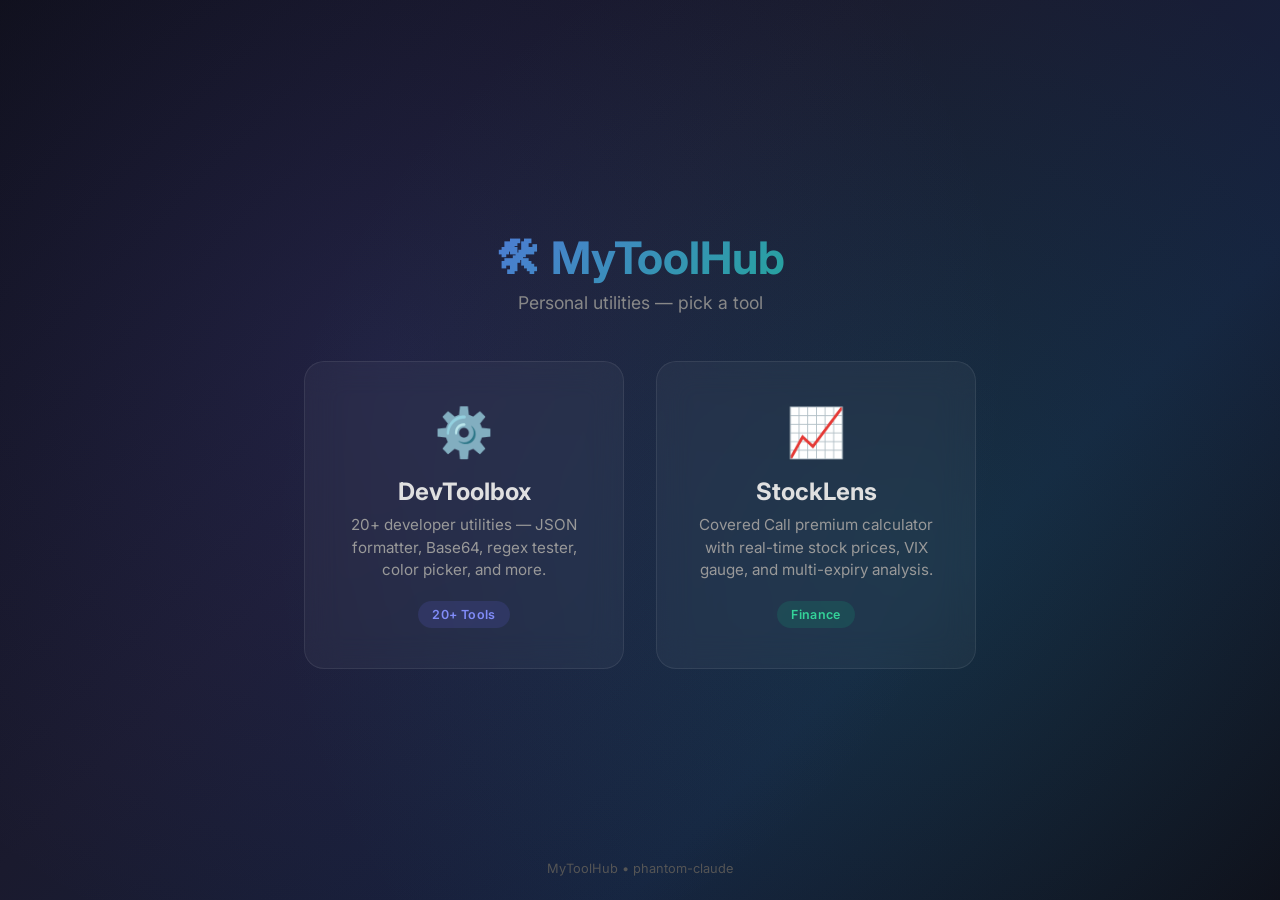
==== index.html @ 9422a543 "Initial commit: merge DevToolbox + StockLens into MyToolHub Combined devtoolbox and StockLens into a" ====
<!DOCTYPE html>
<html lang="en">
<head>
    <meta charset="UTF-8">
    <meta name="viewport" content="width=device-width, initial-scale=1.0">
    <title>MyToolHub</title>
    <link href="https://fonts.googleapis.com/css2?family=Inter:wght@400;600;700&display=swap" rel="stylesheet">
    <style>
        *, *::before, *::after { box-sizing: border-box; margin: 0; padding: 0; }

        body {
            font-family: 'Inter', sans-serif;
            min-height: 100vh;
            background: #0f0f1a;
            color: #e0e0e0;
            display: flex;
            flex-direction: column;
            align-items: center;
            justify-content: center;
            overflow: hidden;
        }

        /* Animated gradient background */
        .bg {
            position: fixed; inset: 0; z-index: 0;
            background: linear-gradient(135deg, #0f0f1a 0%, #1a1a2e 40%, #16213e 70%, #0f0f1a 100%);
        }
        .bg::before {
            content: '';
            position: absolute; inset: 0;
            background: radial-gradient(circle at 30% 40%, rgba(99, 102, 241, .12) 0%, transparent 60%),
                        radial-gradient(circle at 70% 60%, rgba(16, 185, 129, .10) 0%, transparent 60%);
            animation: pulse 8s ease-in-out infinite alternate;
        }
        @keyframes pulse {
            0% { opacity: .6; transform: scale(1); }
            100% { opacity: 1; transform: scale(1.05); }
        }

        .container {
            position: relative; z-index: 1;
            text-align: center;
            padding: 2rem;
        }

        h1 {
            font-size: 2.8rem;
            font-weight: 700;
            margin-bottom: .4rem;
            background: linear-gradient(135deg, #6366f1, #10b981);
            -webkit-background-clip: text;
            -webkit-text-fill-color: transparent;
        }

        .subtitle {
            font-size: 1.1rem;
            color: #888;
            margin-bottom: 3rem;
        }

        .cards {
            display: flex;
            gap: 2rem;
            justify-content: center;
            flex-wrap: wrap;
        }

        .card {
            position: relative;
            width: 320px;
            padding: 2.5rem 2rem;
            border-radius: 20px;
            background: rgba(255, 255, 255, .04);
            border: 1px solid rgba(255, 255, 255, .08);
            backdrop-filter: blur(16px);
            text-decoration: none;
            color: inherit;
            transition: transform .25s, box-shadow .25s, border-color .25s;
            overflow: hidden;
        }
        .card::before {
            content: '';
            position: absolute; inset: 0;
            border-radius: 20px;
            opacity: 0;
            transition: opacity .3s;
        }
        .card:hover {
            transform: translateY(-6px);
            border-color: rgba(255, 255, 255, .18);
        }

        .card.devtoolbox:hover { box-shadow: 0 12px 40px rgba(99, 102, 241, .25); }
        .card.devtoolbox:hover::before { background: linear-gradient(135deg, rgba(99,102,241,.08), transparent); opacity: 1; }

        .card.stocklens:hover { box-shadow: 0 12px 40px rgba(16, 185, 129, .25); }
        .card.stocklens:hover::before { background: linear-gradient(135deg, rgba(16,185,129,.08), transparent); opacity: 1; }

        .card-icon {
            font-size: 3rem;
            margin-bottom: 1rem;
        }

        .card h2 {
            font-size: 1.5rem;
            font-weight: 700;
            margin-bottom: .5rem;
        }

        .card p {
            font-size: .95rem;
            color: #999;
            line-height: 1.5;
        }

        .card .badge {
            display: inline-block;
            margin-top: 1.2rem;
            padding: .35rem .9rem;
            border-radius: 20px;
            font-size: .78rem;
            font-weight: 600;
            letter-spacing: .03em;
        }
        .card.devtoolbox .badge { background: rgba(99,102,241,.15); color: #818cf8; }
        .card.stocklens .badge { background: rgba(16,185,129,.15); color: #34d399; }

        footer {
            position: fixed;
            bottom: 1.5rem;
            z-index: 1;
            font-size: .8rem;
            color: #555;
        }

        @media (max-width: 700px) {
            h1 { font-size: 2rem; }
            .cards { flex-direction: column; align-items: center; }
            .card { width: 90vw; max-width: 360px; }
        }
    </style>
</head>
<body>
    <div class="bg"></div>
    <div class="container">
        <h1>🛠 MyToolHub</h1>
        <p class="subtitle">Personal utilities — pick a tool</p>
        <div class="cards">
            <a href="devtoolbox/index.html" class="card devtoolbox">
                <div class="card-icon">⚙️</div>
                <h2>DevToolbox</h2>
                <p>20+ developer utilities — JSON formatter, Base64, regex tester, color picker, and more.</p>
                <span class="badge">20+ Tools</span>
            </a>
            <a href="stocklens/index.html" class="card stocklens">
                <div class="card-icon">📈</div>
                <h2>StockLens</h2>
                <p>Covered Call premium calculator with real-time stock prices, VIX gauge, and multi-expiry analysis.</p>
                <span class="badge">Finance</span>
            </a>
        </div>
    </div>
    <footer>MyToolHub &bull; phantom-claude</footer>
</body>
</html>
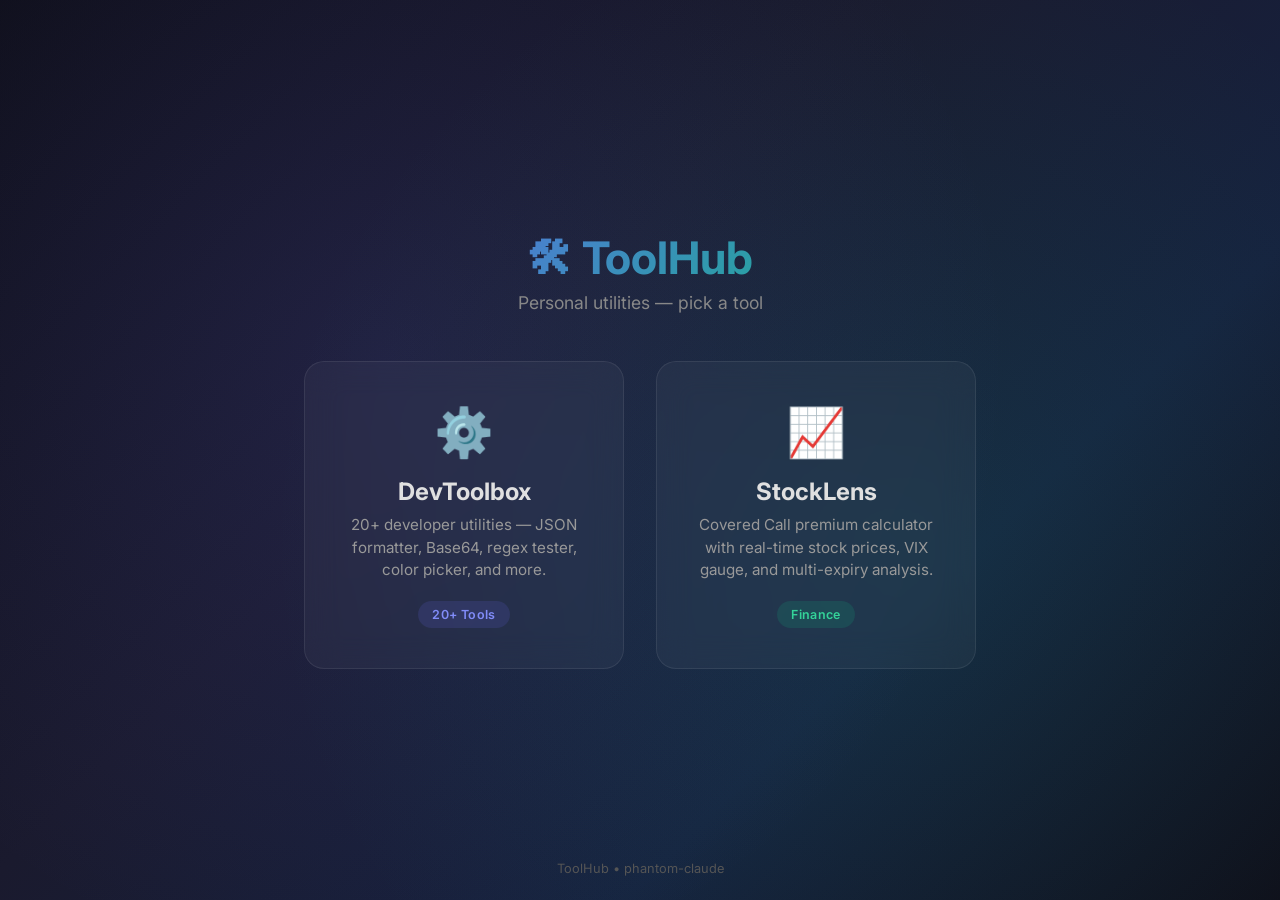
==== commit 056dff03: "Rename MyToolHub to ToolHub Co-authored-by: Copilot <223556219+Copilot@users.noreply.github.com>" ====
--- a/index.html
+++ b/index.html
@@ -3,7 +3,7 @@
 <head>
     <meta charset="UTF-8">
     <meta name="viewport" content="width=device-width, initial-scale=1.0">
-    <title>MyToolHub</title>
+    <title>ToolHub</title>
     <link href="https://fonts.googleapis.com/css2?family=Inter:wght@400;600;700&display=swap" rel="stylesheet">
     <style>
         *, *::before, *::after { box-sizing: border-box; margin: 0; padding: 0; }
@@ -143,7 +143,7 @@
 <body>
     <div class="bg"></div>
     <div class="container">
-        <h1>🛠 MyToolHub</h1>
+        <h1>🛠 ToolHub</h1>
         <p class="subtitle">Personal utilities — pick a tool</p>
         <div class="cards">
             <a href="devtoolbox/index.html" class="card devtoolbox">
@@ -160,6 +160,6 @@
             </a>
         </div>
     </div>
-    <footer>MyToolHub &bull; phantom-claude</footer>
+    <footer>ToolHub &bull; phantom-claude</footer>
 </body>
 </html>
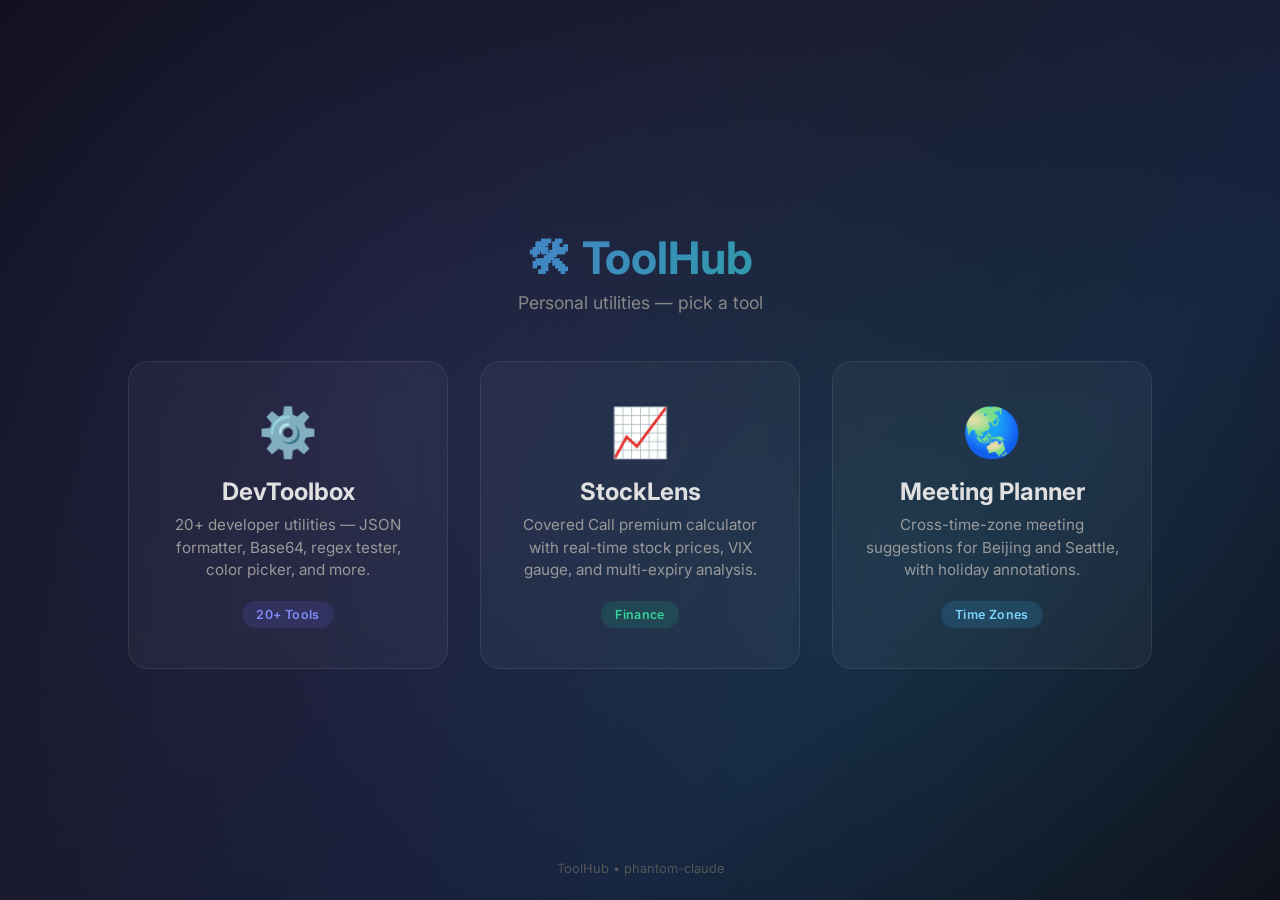
==== commit 85d9d13a: "Add cross-time-zone meeting planner Co-authored-by: Copilot <223556219+Copilot@users.noreply.github." ====
--- a/index.html
+++ b/index.html
@@ -17,7 +17,7 @@
             flex-direction: column;
             align-items: center;
             justify-content: center;
-            overflow: hidden;
+            overflow-x: hidden;
         }
 
         /* Animated gradient background */
@@ -96,6 +96,9 @@
         .card.stocklens:hover { box-shadow: 0 12px 40px rgba(16, 185, 129, .25); }
         .card.stocklens:hover::before { background: linear-gradient(135deg, rgba(16,185,129,.08), transparent); opacity: 1; }
 
+        .card.meeting:hover { box-shadow: 0 12px 40px rgba(56, 189, 248, .25); }
+        .card.meeting:hover::before { background: linear-gradient(135deg, rgba(56,189,248,.08), transparent); opacity: 1; }
+
         .card-icon {
             font-size: 3rem;
             margin-bottom: 1rem;
@@ -124,6 +127,7 @@
         }
         .card.devtoolbox .badge { background: rgba(99,102,241,.15); color: #818cf8; }
         .card.stocklens .badge { background: rgba(16,185,129,.15); color: #34d399; }
+        .card.meeting .badge { background: rgba(56,189,248,.15); color: #7dd3fc; }
 
         footer {
             position: fixed;
@@ -134,6 +138,7 @@
         }
 
         @media (max-width: 700px) {
+            body { justify-content: flex-start; padding-bottom: 5rem; }
             h1 { font-size: 2rem; }
             .cards { flex-direction: column; align-items: center; }
             .card { width: 90vw; max-width: 360px; }
@@ -158,6 +163,12 @@
                 <p>Covered Call premium calculator with real-time stock prices, VIX gauge, and multi-expiry analysis.</p>
                 <span class="badge">Finance</span>
             </a>
+            <a href="meeting-planner/index.html" class="card meeting">
+                <div class="card-icon">🌏</div>
+                <h2>Meeting Planner</h2>
+                <p>Cross-time-zone meeting suggestions for Beijing and Seattle, with holiday annotations.</p>
+                <span class="badge">Time Zones</span>
+            </a>
         </div>
     </div>
     <footer>ToolHub &bull; phantom-claude</footer>
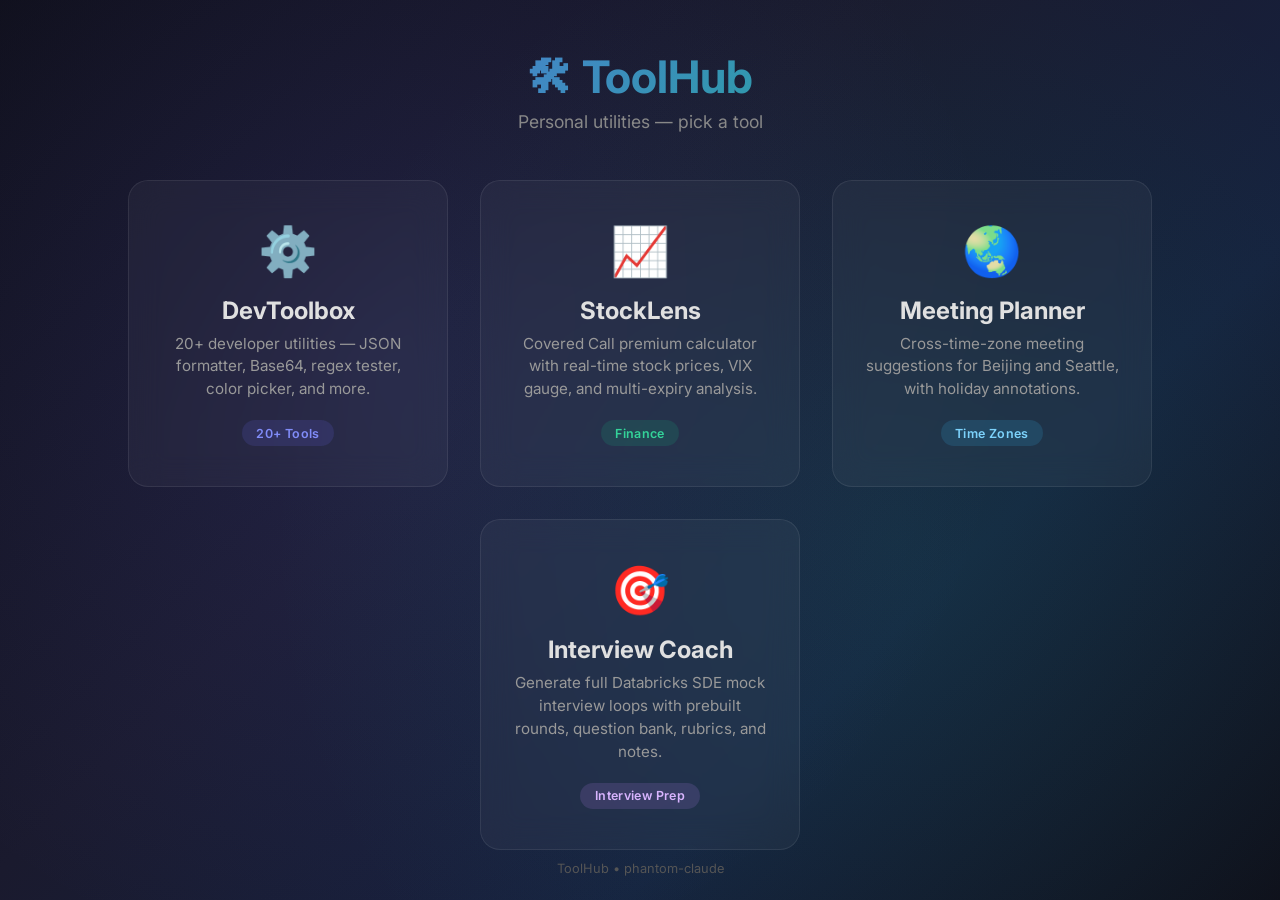
==== commit e2365a07: "Add Databricks interview coach app Co-authored-by: Copilot <223556219+Copilot@users.noreply.github.c" ====
--- a/index.html
+++ b/index.html
@@ -99,6 +99,9 @@
         .card.meeting:hover { box-shadow: 0 12px 40px rgba(56, 189, 248, .25); }
         .card.meeting:hover::before { background: linear-gradient(135deg, rgba(56,189,248,.08), transparent); opacity: 1; }
 
+        .card.interview:hover { box-shadow: 0 12px 40px rgba(192, 132, 252, .25); }
+        .card.interview:hover::before { background: linear-gradient(135deg, rgba(192,132,252,.08), transparent); opacity: 1; }
+
         .card-icon {
             font-size: 3rem;
             margin-bottom: 1rem;
@@ -128,6 +131,7 @@
         .card.devtoolbox .badge { background: rgba(99,102,241,.15); color: #818cf8; }
         .card.stocklens .badge { background: rgba(16,185,129,.15); color: #34d399; }
         .card.meeting .badge { background: rgba(56,189,248,.15); color: #7dd3fc; }
+        .card.interview .badge { background: rgba(192,132,252,.15); color: #d8b4fe; }
 
         footer {
             position: fixed;
@@ -169,6 +173,12 @@
                 <p>Cross-time-zone meeting suggestions for Beijing and Seattle, with holiday annotations.</p>
                 <span class="badge">Time Zones</span>
             </a>
+            <a href="interview-coach/index.html" class="card interview">
+                <div class="card-icon">🎯</div>
+                <h2>Interview Coach</h2>
+                <p>Generate full Databricks SDE mock interview loops with prebuilt rounds, question bank, rubrics, and notes.</p>
+                <span class="badge">Interview Prep</span>
+            </a>
         </div>
     </div>
     <footer>ToolHub &bull; phantom-claude</footer>
